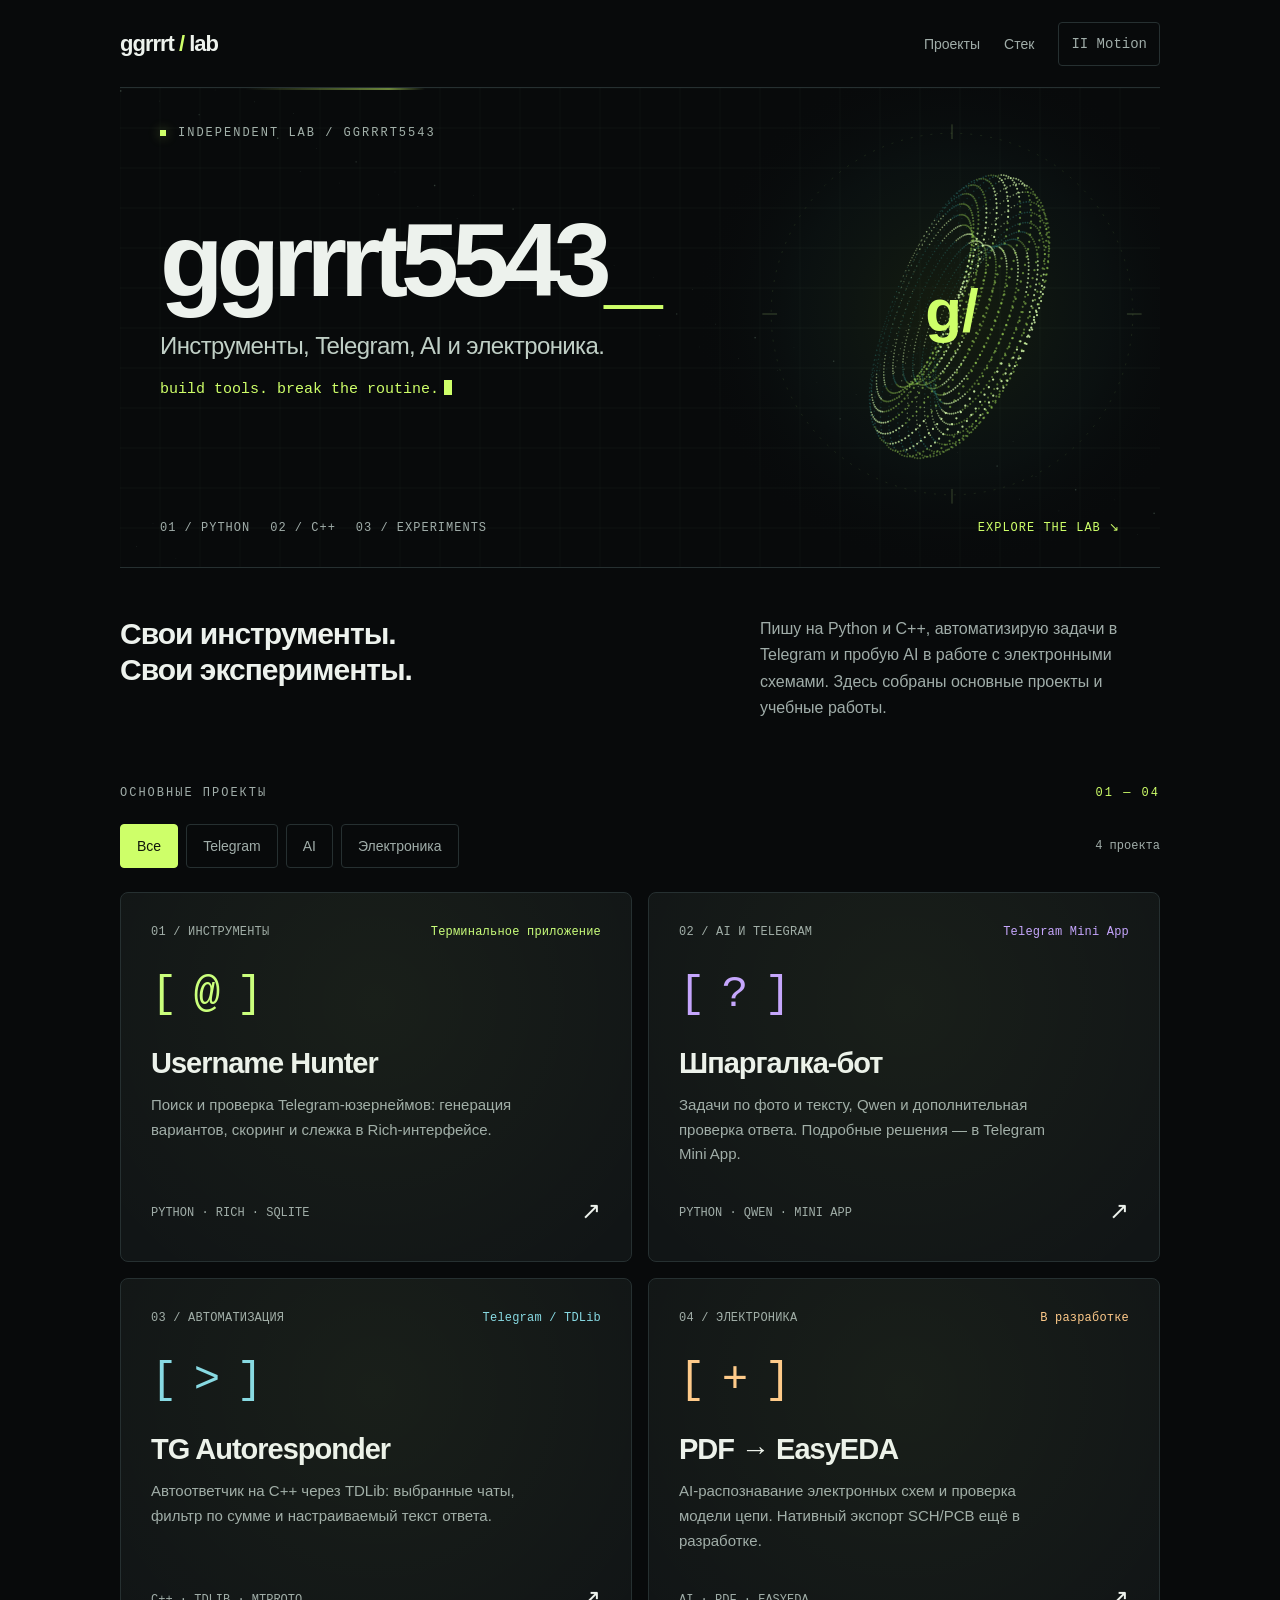
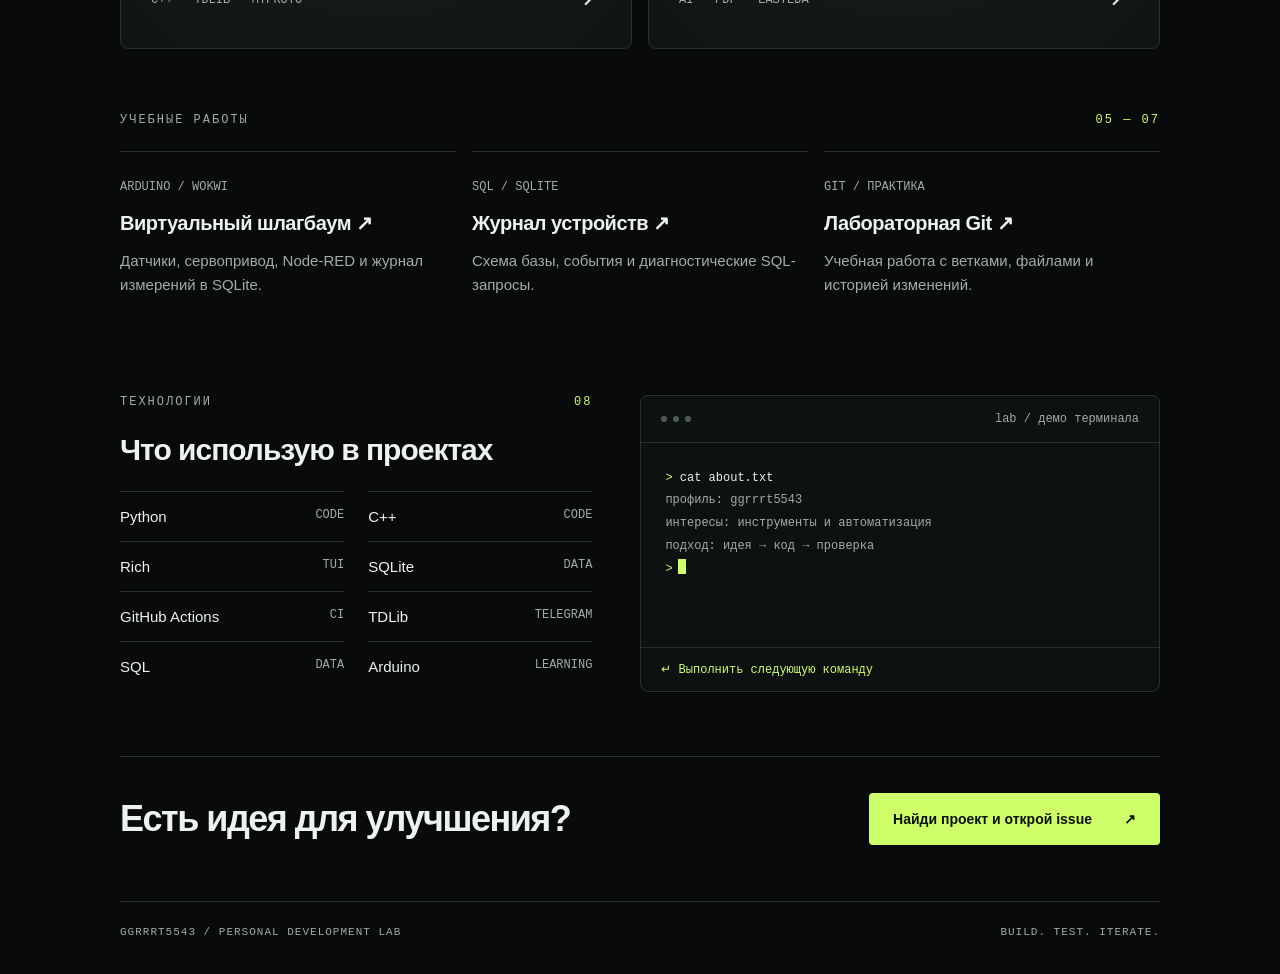
==== docs/index.html @ 534c5c6d "Publish project showcase and animated portfolio Add Shpargalka Bot and TG Autoresponder; group learn" ====
<!doctype html>
<html lang="ru">
<head><meta charset="utf-8"><meta name="viewport" content="width=device-width,initial-scale=1"><title>ggrrrt5543 — проекты и эксперименты</title><meta name="description" content="Портфолио ggrrrt5543: Python и C++, Telegram-инструменты, AI, электроника и учебные проекты."><meta name="color-scheme" content="dark">
<style>
:root{--bg:#080a0b;--surface:#111516;--line:#263031;--muted:#a0ada9;--ink:#edf2ed;--acid:#ceff69;--cyan:#62dce8}*{box-sizing:border-box}html{scroll-behavior:smooth}body{margin:0;background:var(--bg);color:var(--ink);font-family:Arial,Helvetica,sans-serif}a{color:inherit;text-decoration:none}button{font:inherit}::selection{background:var(--acid);color:#080a0b}a:focus-visible,button:focus-visible{outline:2px solid var(--acid);outline-offset:6px}.mono{font-family:Consolas,'Liberation Mono',monospace}.shell{max-width:1120px;margin:auto;padding:0 40px}header{height:88px;display:flex;align-items:center;justify-content:space-between;border-bottom:1px solid var(--line);gap:24px}.logo{font-size:22px;font-weight:900;letter-spacing:-1px}.logo i{font-style:normal;color:var(--acid)}nav{display:flex;align-items:center;gap:24px;font-size:14px;color:var(--muted)}nav a{min-height:44px;display:flex;align-items:center}nav a:hover{color:var(--acid)}.toggle{background:transparent;color:var(--muted);border:1px solid var(--line);padding:10px 12px;border-radius:4px;cursor:pointer;min-height:44px}.hero{height:480px;position:relative;overflow:hidden;isolation:isolate;border-bottom:1px solid var(--line)}.hero canvas{position:absolute;inset:0;width:100%;height:100%;z-index:-1}.hero .content{position:relative;height:100%;padding:38px 40px}.eyebrow{font:12px Consolas,'Liberation Mono',monospace;letter-spacing:2px;color:#a3b1aa;display:flex;align-items:center;gap:12px}.dot{width:6px;height:6px;background:var(--acid);box-shadow:0 0 12px #ceff6966}.hero h1{font-size:104px;line-height:1;margin:68px 0 20px;font-weight:900;letter-spacing:-7px;white-space:nowrap}.hero h1 span{color:var(--acid)}.subtitle{font-size:24px;letter-spacing:-.6px;margin:0;color:#c0cfc6}.type-line{font:15px Consolas,'Liberation Mono',monospace;color:var(--acid);margin:20px 0 0;min-height:22px}.caret{display:inline-block;width:8px;height:15px;background:var(--acid);vertical-align:-2px;margin-left:5px;animation:blink 1.1s steps(1) infinite}.hero-bottom{position:absolute;left:40px;right:40px;bottom:32px;display:flex;align-items:center;justify-content:space-between;color:var(--muted);font:12px Consolas,'Liberation Mono',monospace;letter-spacing:1px}.hero-bottom .tags{display:flex;gap:20px}.scroll{color:var(--acid)}.intro{display:flex;justify-content:space-between;gap:48px;padding:48px 0 64px;align-items:flex-start}.intro h2{font-size:30px;letter-spacing:-1px;line-height:1.2;max-width:430px;margin:0}.intro p{max-width:400px;margin:0;font-size:16px;line-height:1.65;color:var(--muted)}.section-label{font:12px Consolas,'Liberation Mono',monospace;letter-spacing:2px;color:var(--muted);display:flex;align-items:center;justify-content:space-between;margin-bottom:24px}.section-label span{color:var(--acid)}.projects{display:grid;grid-template-columns:1.1fr 1fr;gap:16px}.project{display:flex;flex-direction:column;border:1px solid var(--line);background:var(--surface);border-radius:8px;padding:30px;position:relative;overflow:hidden;transition:border-color .25s,transform .25s;min-height:350px;transform-style:preserve-3d}.project:before{content:'';position:absolute;inset:0;pointer-events:none;background:radial-gradient(340px circle at var(--mx,50%) var(--my,30%),#ceff690b,transparent)}.project:hover{border-color:#759442;transform:translateY(-4px)}.card-top{display:flex;justify-content:space-between;align-items:center;color:var(--muted);font:12px Consolas,'Liberation Mono',monospace;letter-spacing:1px}.status{color:var(--acid)}.status.wip{color:var(--cyan)}.glyph{height:62px;font:44px Consolas,'Liberation Mono',monospace;letter-spacing:-5px;color:var(--acid);margin:28px 0 14px}.second .glyph{color:var(--cyan)}.project h3{font-size:29px;letter-spacing:-1px;margin:0 0 12px}.project p{font-size:15px;line-height:1.65;margin:0;color:var(--muted);max-width:390px}.card-foot{display:flex;justify-content:space-between;align-items:center;margin-top:auto;padding-top:28px;gap:16px;font:12px Consolas,'Liberation Mono',monospace;color:var(--muted)}.arrow{color:var(--ink);font-size:24px}.lower{display:grid;grid-template-columns:1fr 1.1fr;gap:48px;margin:64px 0}.stack h2{font-size:30px;letter-spacing:-1px;margin:18px 0 24px}.stack-list{display:grid;grid-template-columns:1fr 1fr;gap:0 24px}.stack-item{padding:16px 0;border-top:1px solid var(--line);display:flex;justify-content:space-between;font-size:15px}.stack-item small{font:12px Consolas,'Liberation Mono',monospace;color:var(--muted)}.terminal{background:#0d1111;border:1px solid var(--line);border-radius:8px;overflow:hidden}.terminal-head{border-bottom:1px solid var(--line);padding:16px 20px;display:flex;justify-content:space-between;align-items:center;font:12px Consolas,'Liberation Mono',monospace;color:var(--muted)}.lights{display:flex;gap:6px}.lights i{display:block;width:6px;height:6px;border-radius:50%;background:#4a5d52}.terminal-body{padding:24px;font:14px/1.9 Consolas,'Liberation Mono',monospace;min-height:204px}.prompt{color:var(--acid)}.terminal-body .dim{color:var(--muted)}.terminal-body p{margin:0}.terminal button{background:none;border:0;padding:12px 20px;min-height:44px;color:var(--acid);cursor:pointer;font:12px Consolas,'Liberation Mono',monospace;border-top:1px solid var(--line);width:100%;text-align:left}.terminal button:hover{background:#ceff6909}.outro{padding:36px 0 56px;border-top:1px solid var(--line);display:flex;justify-content:space-between;align-items:center;gap:24px}.outro h2{font-size:36px;letter-spacing:-1.5px;margin:0}.cta{display:flex;align-items:center;gap:32px;background:var(--acid);color:#0b1204;min-height:52px;padding:16px 24px;font-size:14px;font-weight:700;border-radius:4px}.cta:hover{background:#e2ffac}footer{padding:24px 0 36px;border-top:1px solid var(--line);color:var(--muted);font:11px Consolas,'Liberation Mono',monospace;display:flex;justify-content:space-between;gap:16px;letter-spacing:1px}body.hero-only{width:1120px;height:480px}.hero-only .shell{padding:0;max-width:none}.hero-only header,.hero-only main,.hero-only footer{display:none}.hero-only .hero{border:0}.hero-only .hero-bottom{bottom:25px}body.paused .caret{animation:none}.paused *{scroll-behavior:auto!important;transition:none!important}@keyframes blink{50%{opacity:0}}@media(prefers-reduced-motion:reduce){html{scroll-behavior:auto}.caret{animation:none}.project{transition:none}.project:hover{transform:none}}
@media(max-width:700px){.shell{padding:0 24px}header{height:76px;gap:12px}.logo{font-size:18px}nav{gap:14px}.nav-stack{display:none}.toggle{font-size:11px;padding:8px}.hero{height:510px;margin:0 -24px}.hero .content{padding:28px 24px}.eyebrow{font-size:10px;letter-spacing:1.4px}.hero h1{font-size:clamp(46px,10.7vw,74px);letter-spacing:-3px;margin-top:56px}.subtitle{font-size:18px}.type-line{font-size:12px;max-width:300px}.hero-bottom{left:24px;right:24px;bottom:28px;font-size:10px;letter-spacing:0}.hero-bottom .tags{gap:12px}.intro{display:block;padding:36px 0 44px}.intro h2{font-size:28px;margin-bottom:20px}.projects,.lower{grid-template-columns:1fr}.project{min-height:330px;padding:24px}.project h3{font-size:27px}.lower{gap:32px;margin:44px 0}.outro{align-items:flex-start;flex-direction:column;padding-bottom:36px}.outro h2{font-size:31px}footer{font-size:10px;flex-direction:column}.scroll{display:none}}
.projects{grid-template-columns:1fr 1fr}.project{min-height:370px}.project .glyph,.project .status{color:var(--card-accent)}.project:hover{border-color:var(--card-accent)}.card-top{gap:16px;flex-wrap:wrap;line-height:1.5;letter-spacing:.2px}.filters{display:flex;gap:8px;align-items:center;flex-wrap:wrap;margin:0 0 24px}.filters button{font:14px Arial,sans-serif;padding:10px 16px;min-height:44px;background:transparent;border:1px solid var(--line);border-radius:4px;color:var(--muted);cursor:pointer}.filters button[aria-pressed=true]{background:var(--acid);border-color:var(--acid);color:#10160b}.filters span{font-size:12px;color:var(--muted);margin-left:auto}.project[hidden]{display:none}.studies{margin-top:64px}.study-grid{display:grid;grid-template-columns:repeat(3,1fr);gap:16px}.study-grid a{border-top:1px solid var(--line);padding:24px 0;min-height:180px}.study-grid a:hover h3{color:var(--acid)}.study-grid small{font:12px Consolas,monospace;color:var(--muted)}.study-grid h3{font-size:20px;line-height:1.35;margin:16px 0 12px;letter-spacing:-.5px}.study-grid p{font-size:15px;line-height:1.6;color:var(--muted);margin:0}.project h3{line-height:1.25}.project .card-foot{line-height:1.5}.terminal-body{font-size:12px}.terminal-body p{overflow-wrap:anywhere}@media(max-width:700px){.projects,.study-grid{grid-template-columns:1fr}.project{min-height:350px}.study-grid{gap:8px}.study-grid a{min-height:0;padding:20px 0}.filters span{flex-basis:100%;margin:8px 0 0}.studies{margin-top:40px}.terminal-body{font-size:12px}.hero .subtitle{font-size:17px}.card-top{font-size:11px}.hero .type-line{font-size:12px}}</style></head>
<body><div class="shell">
<header><a class="logo" href="https://github.com/ggrrrt5543" aria-label="GitHub ggrrrt5543">ggrrrt<i> / </i>lab</a><nav><a href="#projects">Проекты</a><a class="nav-stack" href="#stack">Стек</a><button class="toggle mono" id="motion" aria-pressed="false">II Motion</button></nav></header>
<section class="hero" aria-label="ggrrrt5543 — персональная лаборатория"><canvas id="field" aria-hidden="true"></canvas><div class="content"><div class="eyebrow"><span class="dot"></span> INDEPENDENT LAB / GGRRRT5543</div><h1>ggrrrt5543<span>_</span></h1><p class="subtitle">Инструменты, Telegram, AI и электроника.</p><p class="type-line"><span id="typed">build tools. break the routine.</span><span class="caret"></span></p><div class="hero-bottom"><div class="tags"><span>01 / PYTHON</span><span>02 / C++</span><span>03 / EXPERIMENTS</span></div><span class="scroll">EXPLORE THE LAB ↘</span></div></div></section>
<main><section class="intro"><h2>Свои инструменты.<br>Свои эксперименты.</h2><p>Пишу на Python и C++, автоматизирую задачи в Telegram и пробую AI в работе с электронными схемами. Здесь собраны основные проекты и учебные работы.</p></section>
<section id="projects"><div class="section-label">ОСНОВНЫЕ ПРОЕКТЫ <span>01 — 04</span></div><div class="filters" aria-label="Фильтр проектов"><button aria-pressed="true" data-filter="all">Все</button><button aria-pressed="false" data-filter="telegram">Telegram</button><button aria-pressed="false" data-filter="ai">AI</button><button aria-pressed="false" data-filter="electronics">Электроника</button><span id="filter-count" class="mono" aria-live="polite">4 проекта</span></div><div class="projects"><a class="project" data-category="telegram" href="https://github.com/ggrrrt5543/username-hunter" style="--card-accent:#caff7c"><div class="card-top"><span>01 / ИНСТРУМЕНТЫ</span><span class="status">Терминальное приложение</span></div><div class="glyph" aria-hidden="true">[ @ ]</div><h3>Username Hunter</h3><p>Поиск и проверка Telegram-юзернеймов: генерация вариантов, скоринг и слежка в Rich-интерфейсе.</p><div class="card-foot"><span>PYTHON · RICH · SQLITE</span><span class="arrow" aria-hidden="true">↗</span></div></a><a class="project" data-category="telegram ai" href="https://github.com/ggrrrt5543/shpargalka-bot" style="--card-accent:#c5a4ff"><div class="card-top"><span>02 / AI И TELEGRAM</span><span class="status">Telegram Mini App</span></div><div class="glyph" aria-hidden="true">[ ? ]</div><h3>Шпаргалка-бот</h3><p>Задачи по фото и тексту, Qwen и дополнительная проверка ответа. Подробные решения — в Telegram Mini App.</p><div class="card-foot"><span>PYTHON · QWEN · MINI APP</span><span class="arrow" aria-hidden="true">↗</span></div></a><a class="project" data-category="telegram" href="https://github.com/ggrrrt5543/tg-autoresponder" style="--card-accent:#86d9e5"><div class="card-top"><span>03 / АВТОМАТИЗАЦИЯ</span><span class="status">Telegram / TDLib</span></div><div class="glyph" aria-hidden="true">[ > ]</div><h3>TG Autoresponder</h3><p>Автоответчик на C++ через TDLib: выбранные чаты, фильтр по сумме и настраиваемый текст ответа.</p><div class="card-foot"><span>C++ · TDLIB · MTPROTO</span><span class="arrow" aria-hidden="true">↗</span></div></a><a class="project" data-category="ai electronics" href="https://github.com/ggrrrt5543/EasyEDA-PDF-Builder" style="--card-accent:#ffc98a"><div class="card-top"><span>04 / ЭЛЕКТРОНИКА</span><span class="status">В разработке</span></div><div class="glyph" aria-hidden="true">[ + ]</div><h3>PDF → EasyEDA</h3><p>AI-распознавание электронных схем и проверка модели цепи. Нативный экспорт SCH/PCB ещё в разработке.</p><div class="card-foot"><span>AI · PDF · EASYEDA</span><span class="arrow" aria-hidden="true">↗</span></div></a></div></section>
<section class="studies"><div class="section-label">УЧЕБНЫЕ РАБОТЫ <span>05 — 07</span></div><div class="study-grid"><a href="https://github.com/ggrrrt5543/kursovoy15"><small>ARDUINO / WOKWI</small><h3>Виртуальный шлагбаум ↗</h3><p>Датчики, сервопривод, Node-RED и журнал измерений в SQLite.</p></a><a href="https://github.com/ggrrrt5543/kutuzov"><small>SQL / SQLITE</small><h3>Журнал устройств ↗</h3><p>Схема базы, события и диагностические SQL-запросы.</p></a><a href="https://github.com/ggrrrt5543/git-lab"><small>GIT / ПРАКТИКА</small><h3>Лабораторная Git ↗</h3><p>Учебная работа с ветками, файлами и историей изменений.</p></a></div></section><section class="lower" id="stack"><div class="stack"><div class="section-label">ТЕХНОЛОГИИ <span>08</span></div><h2>Что использую в проектах</h2><div class="stack-list"><div class="stack-item">Python <small>CODE</small></div><div class="stack-item">C++ <small>CODE</small></div><div class="stack-item">Rich <small>TUI</small></div><div class="stack-item">SQLite <small>DATA</small></div><div class="stack-item">GitHub Actions <small>CI</small></div><div class="stack-item">TDLib <small>TELEGRAM</small></div><div class="stack-item">SQL <small>DATA</small></div><div class="stack-item">Arduino <small>LEARNING</small></div></div></div>
<div class="terminal"><div class="terminal-head"><div class="lights" aria-hidden="true"><i></i><i></i><i></i></div><span>lab / демо терминала</span></div><div class="terminal-body" aria-live="polite"><p><span class="prompt">&gt;</span> <span id="cmd">cat about.txt</span></p><div id="output"><p class="dim">профиль: ggrrrt5543</p><p class="dim">интересы: инструменты и автоматизация</p><p class="dim">подход: идея → код → проверка</p></div><p><span class="prompt">&gt;</span><span class="caret"></span></p></div><button id="run">↵ Выполнить следующую команду</button></div></section>
<section class="outro"><h2>Есть идея для улучшения?</h2><a class="cta" href="https://github.com/ggrrrt5543?tab=repositories">Найди проект и открой issue <span>↗</span></a></section></main>
<footer><span>GGRRRT5543 / PERSONAL DEVELOPMENT LAB</span><span>BUILD. TEST. ITERATE.</span></footer></div>
<script>
const qs=new URLSearchParams(location.search);if(qs.has('hero'))document.body.classList.add('hero-only');
const cv=document.querySelector('#field'),ctx=cv.getContext('2d');let fixed=null,paused=matchMedia('(prefers-reduced-motion: reduce)').matches,raf,origin=performance.now();
const stars=Array.from({length:62},(_,i)=>({x:((i*193.71)%1120),y:((i*81.97)%480),s:i%4===0?1.4:.6}));
function draw(t){let w=cv.clientWidth,h=cv.clientHeight,d=Math.min(devicePixelRatio||1,2);if(cv.width!==w*d||cv.height!==h*d){cv.width=w*d;cv.height=h*d}ctx.setTransform(d,0,0,d,0,0);ctx.clearRect(0,0,w,h);ctx.fillStyle='#080a0b';ctx.fillRect(0,0,w,h);let mobile=w<700;let cx=mobile?w*.68:w*.80,cy=mobile?350:226,R=mobile?90:147;
let glow=ctx.createRadialGradient(cx,cy,0,cx,cy,R*1.8);glow.addColorStop(0,'#a5e42a16');glow.addColorStop(.6,'#58ceae08');glow.addColorStop(1,'#00000000');ctx.fillStyle=glow;ctx.fillRect(0,0,w,h);
ctx.strokeStyle='#a5c2aa0a';ctx.lineWidth=1;for(let x=0;x<w;x+=40){ctx.beginPath();ctx.moveTo(x,0);ctx.lineTo(x,h);ctx.stroke()}for(let y=0;y<h;y+=40){ctx.beginPath();ctx.moveTo(0,y);ctx.lineTo(w,y);ctx.stroke()}
for(const s of stars){let x=s.x/1120*w,y=(s.y+t*(s.s*.8))%h;ctx.fillStyle='rgba(155,190,166,'+(.16+.15*(Math.sin(t+s.x)+1)/2)+')';ctx.fillRect(x,y,s.s,s.s)}
ctx.save();ctx.translate(cx,cy);ctx.strokeStyle='#668b4830';ctx.setLineDash([2,8]);ctx.beginPath();ctx.arc(0,0,R*1.23,0,Math.PI*2);ctx.stroke();ctx.setLineDash([]);
for(let i=0;i<4;i++){let a=i*Math.PI/2+t*Math.PI/4;ctx.strokeStyle='#a4ca7350';ctx.beginPath();ctx.moveTo(Math.cos(a)*R*1.19,Math.sin(a)*R*1.19);ctx.lineTo(Math.cos(a)*R*1.29,Math.sin(a)*R*1.29);ctx.stroke()}
const points=[];for(let j=0;j<21;j++){let b=j/21*Math.PI*2;for(let i=0;i<116;i++){let a=i/116*Math.PI*2+t*Math.PI/4, rr=R*(.76+.24*Math.cos(b));let x=rr*Math.cos(a),y=rr*Math.sin(a),z=R*.24*Math.sin(b);let spin=t*Math.PI/4+.5;let X=x*Math.cos(spin)+z*Math.sin(spin),Z=-x*Math.sin(spin)+z*Math.cos(spin);let Y=y*.65-Z*.76;let D=y*.76+Z*.65;let scale=1+D/(R*5);points.push({x:X*scale,y:Y*scale,z:D,b,a})}}
points.sort((a,b)=>a.z-b.z);for(const p of points){let depth=(p.z/R+1)/2;let pulse=(Math.sin(p.a*3-p.b*2+t*Math.PI/2)+1)/2;ctx.fillStyle=pulse>.81?'rgba(218,255,174,'+(.25+depth*.65)+')':'rgba('+(depth>.5?'167,227,91':'62,168,159')+','+(.08+depth*.48)+')';ctx.beginPath();ctx.arc(p.x,p.y,.6+depth*.6,0,Math.PI*2);ctx.fill()}
ctx.font='bold '+(mobile?42:60)+'px Arial';ctx.textAlign='center';ctx.textBaseline='middle';ctx.fillStyle='#ceff69';ctx.fillText('g/',0,0);ctx.restore();
let sweep=(t*(w+180)/8)%(w+180)-180;const grad=ctx.createLinearGradient(sweep,0,sweep+180,0);grad.addColorStop(0,'#ceff6900');grad.addColorStop(.8,'#ceff6980');grad.addColorStop(1,'#ceff6900');ctx.fillStyle=grad;ctx.fillRect(0,0,w,2);
let phrases=['build tools. break the routine.','python / automation / experiments.','ideas → code → working tools.'];let n=Math.floor(t/4)%2;let phase=t%4;let length=phase<1.5?Math.floor(phase/1.5*phrases[n].length):phase>3.4?Math.floor((4-phase)/.6*phrases[n].length):phrases[n].length;document.querySelector('#typed').textContent=phrases[n].slice(0,Math.max(0,length));}
function loop(now){if(fixed===null&&!paused)draw((now-origin)/1000);raf=requestAnimationFrame(loop)}
window.renderAt=t=>{fixed=t;document.body.classList.add('paused');draw(t);document.querySelectorAll('.caret').forEach(e=>e.style.opacity=(t%1.1<.65?1:0));};
function motionState(){document.body.classList.toggle('paused',paused);const b=document.querySelector('#motion');b.textContent=paused?'Play Motion':'II Motion';b.setAttribute('aria-pressed',String(paused));if(paused)draw(2)}
document.querySelector('#motion').onclick=()=>{paused=!paused;motionState()};motionState();draw(2);raf=requestAnimationFrame(loop);addEventListener('resize',()=>draw(fixed??2));
let commands=[['cat about.txt',['профиль: ggrrrt5543','интересы: инструменты и автоматизация','подход: идея → код → проверка']],['ls projects/',['username-hunter / shpargalka-bot','tg-autoresponder / EasyEDA-PDF-Builder','→ Открой карточку, чтобы посмотреть код.']],['cat philosophy.txt',['automate the repetitive.','keep the useful.','never stop experimenting.']]];let ci=0;document.querySelector('#run').onclick=()=>{ci=(ci+1)%commands.length;document.querySelector('#cmd').textContent=commands[ci][0];document.querySelector('#output').replaceChildren(...commands[ci][1].map(s=>{let p=document.createElement('p');p.className='dim';p.textContent=s;return p}))};document.querySelectorAll('.project').forEach(el=>el.onpointermove=e=>{const r=el.getBoundingClientRect();el.style.setProperty('--mx',e.clientX-r.left+'px');el.style.setProperty('--my',e.clientY-r.top+'px')});
document.querySelectorAll('[data-filter]').forEach(btn=>btn.onclick=()=>{const f=btn.dataset.filter;let count=0;document.querySelectorAll('[data-filter]').forEach(b=>b.setAttribute('aria-pressed',String(b===btn)));document.querySelectorAll('[data-category]').forEach(c=>{const show=f==='all'||c.dataset.category.split(' ').includes(f);c.hidden=!show;if(show)count++});document.querySelector('#filter-count').textContent=count+' '+(count===1?'проект':'проекта')});</script></body></html>
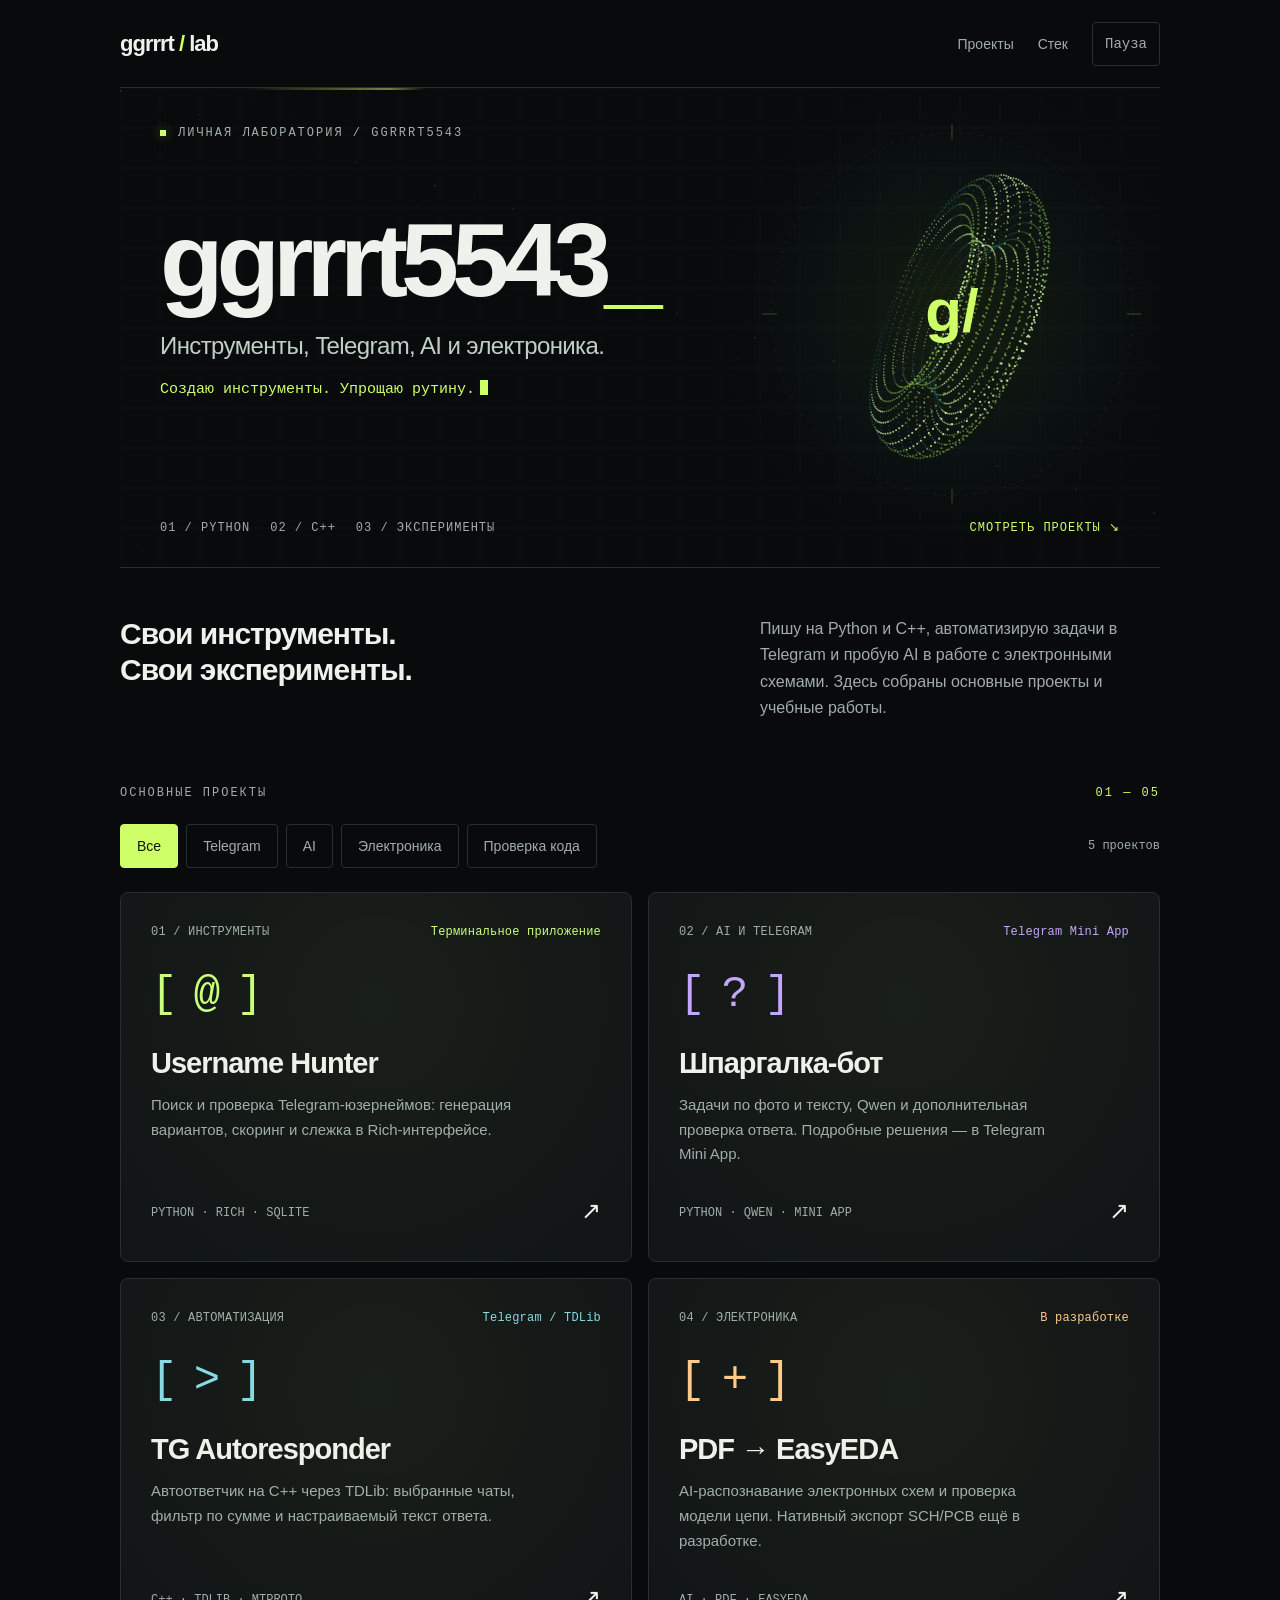
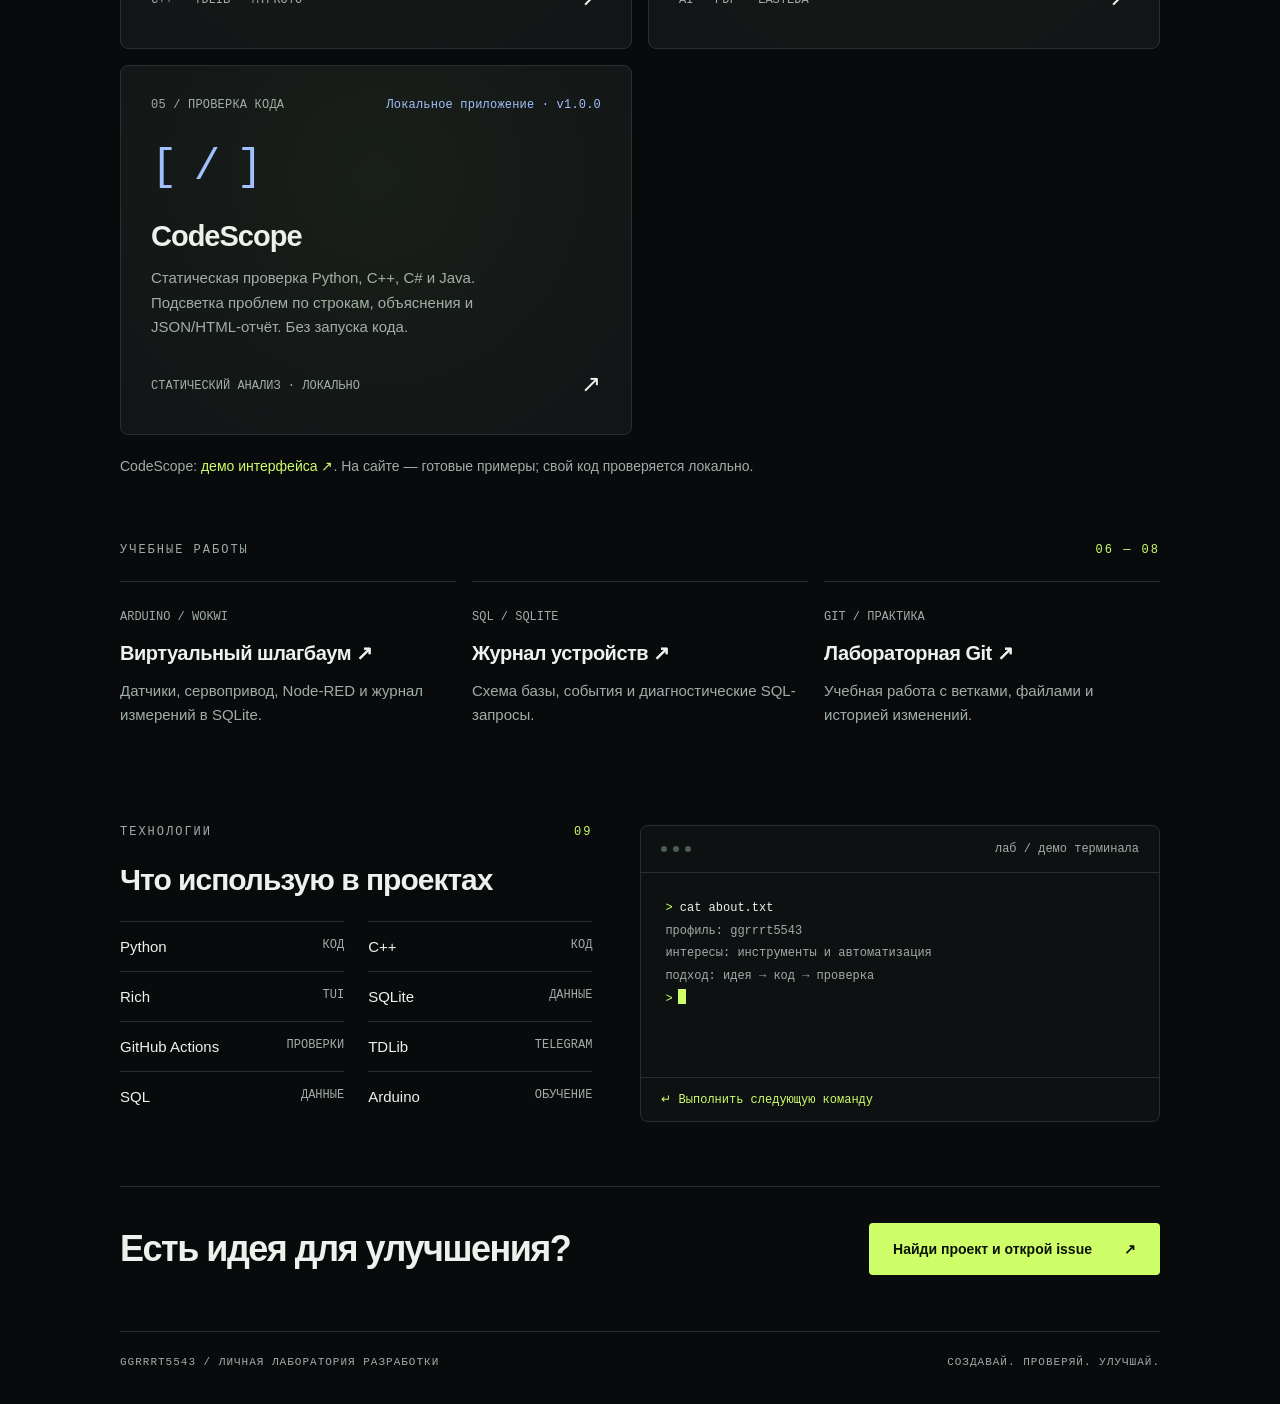
==== commit 3b18105a: "Добавлен CodeScope, переведены подписи профиля и опубликована демоверсия" ====
--- a/docs/index.html
+++ b/docs/index.html
@@ -6,14 +6,15 @@
 @media(max-width:700px){.shell{padding:0 24px}header{height:76px;gap:12px}.logo{font-size:18px}nav{gap:14px}.nav-stack{display:none}.toggle{font-size:11px;padding:8px}.hero{height:510px;margin:0 -24px}.hero .content{padding:28px 24px}.eyebrow{font-size:10px;letter-spacing:1.4px}.hero h1{font-size:clamp(46px,10.7vw,74px);letter-spacing:-3px;margin-top:56px}.subtitle{font-size:18px}.type-line{font-size:12px;max-width:300px}.hero-bottom{left:24px;right:24px;bottom:28px;font-size:10px;letter-spacing:0}.hero-bottom .tags{gap:12px}.intro{display:block;padding:36px 0 44px}.intro h2{font-size:28px;margin-bottom:20px}.projects,.lower{grid-template-columns:1fr}.project{min-height:330px;padding:24px}.project h3{font-size:27px}.lower{gap:32px;margin:44px 0}.outro{align-items:flex-start;flex-direction:column;padding-bottom:36px}.outro h2{font-size:31px}footer{font-size:10px;flex-direction:column}.scroll{display:none}}
 .projects{grid-template-columns:1fr 1fr}.project{min-height:370px}.project .glyph,.project .status{color:var(--card-accent)}.project:hover{border-color:var(--card-accent)}.card-top{gap:16px;flex-wrap:wrap;line-height:1.5;letter-spacing:.2px}.filters{display:flex;gap:8px;align-items:center;flex-wrap:wrap;margin:0 0 24px}.filters button{font:14px Arial,sans-serif;padding:10px 16px;min-height:44px;background:transparent;border:1px solid var(--line);border-radius:4px;color:var(--muted);cursor:pointer}.filters button[aria-pressed=true]{background:var(--acid);border-color:var(--acid);color:#10160b}.filters span{font-size:12px;color:var(--muted);margin-left:auto}.project[hidden]{display:none}.studies{margin-top:64px}.study-grid{display:grid;grid-template-columns:repeat(3,1fr);gap:16px}.study-grid a{border-top:1px solid var(--line);padding:24px 0;min-height:180px}.study-grid a:hover h3{color:var(--acid)}.study-grid small{font:12px Consolas,monospace;color:var(--muted)}.study-grid h3{font-size:20px;line-height:1.35;margin:16px 0 12px;letter-spacing:-.5px}.study-grid p{font-size:15px;line-height:1.6;color:var(--muted);margin:0}.project h3{line-height:1.25}.project .card-foot{line-height:1.5}.terminal-body{font-size:12px}.terminal-body p{overflow-wrap:anywhere}@media(max-width:700px){.projects,.study-grid{grid-template-columns:1fr}.project{min-height:350px}.study-grid{gap:8px}.study-grid a{min-height:0;padding:20px 0}.filters span{flex-basis:100%;margin:8px 0 0}.studies{margin-top:40px}.terminal-body{font-size:12px}.hero .subtitle{font-size:17px}.card-top{font-size:11px}.hero .type-line{font-size:12px}}</style></head>
 <body><div class="shell">
-<header><a class="logo" href="https://github.com/ggrrrt5543" aria-label="GitHub ggrrrt5543">ggrrrt<i> / </i>lab</a><nav><a href="#projects">Проекты</a><a class="nav-stack" href="#stack">Стек</a><button class="toggle mono" id="motion" aria-pressed="false">II Motion</button></nav></header>
-<section class="hero" aria-label="ggrrrt5543 — персональная лаборатория"><canvas id="field" aria-hidden="true"></canvas><div class="content"><div class="eyebrow"><span class="dot"></span> INDEPENDENT LAB / GGRRRT5543</div><h1>ggrrrt5543<span>_</span></h1><p class="subtitle">Инструменты, Telegram, AI и электроника.</p><p class="type-line"><span id="typed">build tools. break the routine.</span><span class="caret"></span></p><div class="hero-bottom"><div class="tags"><span>01 / PYTHON</span><span>02 / C++</span><span>03 / EXPERIMENTS</span></div><span class="scroll">EXPLORE THE LAB ↘</span></div></div></section>
+<header><a class="logo" href="https://github.com/ggrrrt5543" aria-label="GitHub ggrrrt5543">ggrrrt<i> / </i>lab</a><nav><a href="#projects">Проекты</a><a class="nav-stack" href="#stack">Стек</a><button class="toggle mono" id="motion" aria-pressed="false">Пауза</button></nav></header>
+<section class="hero" aria-label="ggrrrt5543 — персональная лаборатория"><canvas id="field" aria-hidden="true"></canvas><div class="content"><div class="eyebrow"><span class="dot"></span> ЛИЧНАЯ ЛАБОРАТОРИЯ / GGRRRT5543</div><h1>ggrrrt5543<span>_</span></h1><p class="subtitle">Инструменты, Telegram, AI и электроника.</p><p class="type-line"><span id="typed">Создаю инструменты. Упрощаю рутину.</span><span class="caret"></span></p><div class="hero-bottom"><div class="tags"><span>01 / PYTHON</span><span>02 / C++</span><span>03 / ЭКСПЕРИМЕНТЫ</span></div><span class="scroll">СМОТРЕТЬ ПРОЕКТЫ ↘</span></div></div></section>
 <main><section class="intro"><h2>Свои инструменты.<br>Свои эксперименты.</h2><p>Пишу на Python и C++, автоматизирую задачи в Telegram и пробую AI в работе с электронными схемами. Здесь собраны основные проекты и учебные работы.</p></section>
-<section id="projects"><div class="section-label">ОСНОВНЫЕ ПРОЕКТЫ <span>01 — 04</span></div><div class="filters" aria-label="Фильтр проектов"><button aria-pressed="true" data-filter="all">Все</button><button aria-pressed="false" data-filter="telegram">Telegram</button><button aria-pressed="false" data-filter="ai">AI</button><button aria-pressed="false" data-filter="electronics">Электроника</button><span id="filter-count" class="mono" aria-live="polite">4 проекта</span></div><div class="projects"><a class="project" data-category="telegram" href="https://github.com/ggrrrt5543/username-hunter" style="--card-accent:#caff7c"><div class="card-top"><span>01 / ИНСТРУМЕНТЫ</span><span class="status">Терминальное приложение</span></div><div class="glyph" aria-hidden="true">[ @ ]</div><h3>Username Hunter</h3><p>Поиск и проверка Telegram-юзернеймов: генерация вариантов, скоринг и слежка в Rich-интерфейсе.</p><div class="card-foot"><span>PYTHON · RICH · SQLITE</span><span class="arrow" aria-hidden="true">↗</span></div></a><a class="project" data-category="telegram ai" href="https://github.com/ggrrrt5543/shpargalka-bot" style="--card-accent:#c5a4ff"><div class="card-top"><span>02 / AI И TELEGRAM</span><span class="status">Telegram Mini App</span></div><div class="glyph" aria-hidden="true">[ ? ]</div><h3>Шпаргалка-бот</h3><p>Задачи по фото и тексту, Qwen и дополнительная проверка ответа. Подробные решения — в Telegram Mini App.</p><div class="card-foot"><span>PYTHON · QWEN · MINI APP</span><span class="arrow" aria-hidden="true">↗</span></div></a><a class="project" data-category="telegram" href="https://github.com/ggrrrt5543/tg-autoresponder" style="--card-accent:#86d9e5"><div class="card-top"><span>03 / АВТОМАТИЗАЦИЯ</span><span class="status">Telegram / TDLib</span></div><div class="glyph" aria-hidden="true">[ > ]</div><h3>TG Autoresponder</h3><p>Автоответчик на C++ через TDLib: выбранные чаты, фильтр по сумме и настраиваемый текст ответа.</p><div class="card-foot"><span>C++ · TDLIB · MTPROTO</span><span class="arrow" aria-hidden="true">↗</span></div></a><a class="project" data-category="ai electronics" href="https://github.com/ggrrrt5543/EasyEDA-PDF-Builder" style="--card-accent:#ffc98a"><div class="card-top"><span>04 / ЭЛЕКТРОНИКА</span><span class="status">В разработке</span></div><div class="glyph" aria-hidden="true">[ + ]</div><h3>PDF → EasyEDA</h3><p>AI-распознавание электронных схем и проверка модели цепи. Нативный экспорт SCH/PCB ещё в разработке.</p><div class="card-foot"><span>AI · PDF · EASYEDA</span><span class="arrow" aria-hidden="true">↗</span></div></a></div></section>
-<section class="studies"><div class="section-label">УЧЕБНЫЕ РАБОТЫ <span>05 — 07</span></div><div class="study-grid"><a href="https://github.com/ggrrrt5543/kursovoy15"><small>ARDUINO / WOKWI</small><h3>Виртуальный шлагбаум ↗</h3><p>Датчики, сервопривод, Node-RED и журнал измерений в SQLite.</p></a><a href="https://github.com/ggrrrt5543/kutuzov"><small>SQL / SQLITE</small><h3>Журнал устройств ↗</h3><p>Схема базы, события и диагностические SQL-запросы.</p></a><a href="https://github.com/ggrrrt5543/git-lab"><small>GIT / ПРАКТИКА</small><h3>Лабораторная Git ↗</h3><p>Учебная работа с ветками, файлами и историей изменений.</p></a></div></section><section class="lower" id="stack"><div class="stack"><div class="section-label">ТЕХНОЛОГИИ <span>08</span></div><h2>Что использую в проектах</h2><div class="stack-list"><div class="stack-item">Python <small>CODE</small></div><div class="stack-item">C++ <small>CODE</small></div><div class="stack-item">Rich <small>TUI</small></div><div class="stack-item">SQLite <small>DATA</small></div><div class="stack-item">GitHub Actions <small>CI</small></div><div class="stack-item">TDLib <small>TELEGRAM</small></div><div class="stack-item">SQL <small>DATA</small></div><div class="stack-item">Arduino <small>LEARNING</small></div></div></div>
-<div class="terminal"><div class="terminal-head"><div class="lights" aria-hidden="true"><i></i><i></i><i></i></div><span>lab / демо терминала</span></div><div class="terminal-body" aria-live="polite"><p><span class="prompt">&gt;</span> <span id="cmd">cat about.txt</span></p><div id="output"><p class="dim">профиль: ggrrrt5543</p><p class="dim">интересы: инструменты и автоматизация</p><p class="dim">подход: идея → код → проверка</p></div><p><span class="prompt">&gt;</span><span class="caret"></span></p></div><button id="run">↵ Выполнить следующую команду</button></div></section>
+<section id="projects"><div class="section-label">ОСНОВНЫЕ ПРОЕКТЫ <span>01 — 05</span></div><div class="filters" aria-label="Фильтр проектов"><button aria-pressed="true" data-filter="all">Все</button><button aria-pressed="false" data-filter="telegram">Telegram</button><button aria-pressed="false" data-filter="ai">AI</button><button aria-pressed="false" data-filter="electronics">Электроника</button><button aria-pressed="false" data-filter="tools">Проверка кода</button><span id="filter-count" class="mono" aria-live="polite">5 проектов</span></div><div class="projects"><a class="project" data-category="telegram" href="https://github.com/ggrrrt5543/username-hunter" style="--card-accent:#caff7c"><div class="card-top"><span>01 / ИНСТРУМЕНТЫ</span><span class="status">Терминальное приложение</span></div><div class="glyph" aria-hidden="true">[ @ ]</div><h3>Username Hunter</h3><p>Поиск и проверка Telegram-юзернеймов: генерация вариантов, скоринг и слежка в Rich-интерфейсе.</p><div class="card-foot"><span>PYTHON · RICH · SQLITE</span><span class="arrow" aria-hidden="true">↗</span></div></a><a class="project" data-category="telegram ai" href="https://github.com/ggrrrt5543/shpargalka-bot" style="--card-accent:#c5a4ff"><div class="card-top"><span>02 / AI И TELEGRAM</span><span class="status">Telegram Mini App</span></div><div class="glyph" aria-hidden="true">[ ? ]</div><h3>Шпаргалка-бот</h3><p>Задачи по фото и тексту, Qwen и дополнительная проверка ответа. Подробные решения — в Telegram Mini App.</p><div class="card-foot"><span>PYTHON · QWEN · MINI APP</span><span class="arrow" aria-hidden="true">↗</span></div></a><a class="project" data-category="telegram" href="https://github.com/ggrrrt5543/tg-autoresponder" style="--card-accent:#86d9e5"><div class="card-top"><span>03 / АВТОМАТИЗАЦИЯ</span><span class="status">Telegram / TDLib</span></div><div class="glyph" aria-hidden="true">[ > ]</div><h3>TG Autoresponder</h3><p>Автоответчик на C++ через TDLib: выбранные чаты, фильтр по сумме и настраиваемый текст ответа.</p><div class="card-foot"><span>C++ · TDLIB · MTPROTO</span><span class="arrow" aria-hidden="true">↗</span></div></a><a class="project" data-category="ai electronics" href="https://github.com/ggrrrt5543/EasyEDA-PDF-Builder" style="--card-accent:#ffc98a"><div class="card-top"><span>04 / ЭЛЕКТРОНИКА</span><span class="status">В разработке</span></div><div class="glyph" aria-hidden="true">[ + ]</div><h3>PDF → EasyEDA</h3><p>AI-распознавание электронных схем и проверка модели цепи. Нативный экспорт SCH/PCB ещё в разработке.</p><div class="card-foot"><span>AI · PDF · EASYEDA</span><span class="arrow" aria-hidden="true">↗</span></div></a><a class="project" data-category="tools" href="https://github.com/ggrrrt5543/codescope" style="--card-accent:#9fbfff"><div class="card-top"><span>05 / ПРОВЕРКА КОДА</span><span class="status">Локальное приложение · v1.0.0</span></div><div class="glyph" aria-hidden="true">[ / ]</div><h3>CodeScope</h3><p>Статическая проверка Python, C++, C# и Java. Подсветка проблем по строкам, объяснения и JSON/HTML-отчёт. Без запуска кода.</p><div class="card-foot"><span>СТАТИЧЕСКИЙ АНАЛИЗ · ЛОКАЛЬНО</span><span class="arrow" aria-hidden="true">↗</span></div></a></div></section>
+<p style="font-size:14px;line-height:1.7;color:var(--muted);margin:20px 0 0">CodeScope: <a href="codescope/" style="color:var(--acid)">демо интерфейса ↗</a>. На сайте — готовые примеры; свой код проверяется локально.</p>
+<section class="studies"><div class="section-label">УЧЕБНЫЕ РАБОТЫ <span>06 — 08</span></div><div class="study-grid"><a href="https://github.com/ggrrrt5543/kursovoy15"><small>ARDUINO / WOKWI</small><h3>Виртуальный шлагбаум ↗</h3><p>Датчики, сервопривод, Node-RED и журнал измерений в SQLite.</p></a><a href="https://github.com/ggrrrt5543/kutuzov"><small>SQL / SQLITE</small><h3>Журнал устройств ↗</h3><p>Схема базы, события и диагностические SQL-запросы.</p></a><a href="https://github.com/ggrrrt5543/git-lab"><small>GIT / ПРАКТИКА</small><h3>Лабораторная Git ↗</h3><p>Учебная работа с ветками, файлами и историей изменений.</p></a></div></section><section class="lower" id="stack"><div class="stack"><div class="section-label">ТЕХНОЛОГИИ <span>09</span></div><h2>Что использую в проектах</h2><div class="stack-list"><div class="stack-item">Python <small>КОД</small></div><div class="stack-item">C++ <small>КОД</small></div><div class="stack-item">Rich <small>TUI</small></div><div class="stack-item">SQLite <small>ДАННЫЕ</small></div><div class="stack-item">GitHub Actions <small>ПРОВЕРКИ</small></div><div class="stack-item">TDLib <small>TELEGRAM</small></div><div class="stack-item">SQL <small>ДАННЫЕ</small></div><div class="stack-item">Arduino <small>ОБУЧЕНИЕ</small></div></div></div>
+<div class="terminal"><div class="terminal-head"><div class="lights" aria-hidden="true"><i></i><i></i><i></i></div><span>лаб / демо терминала</span></div><div class="terminal-body" aria-live="polite"><p><span class="prompt">&gt;</span> <span id="cmd">cat about.txt</span></p><div id="output"><p class="dim">профиль: ggrrrt5543</p><p class="dim">интересы: инструменты и автоматизация</p><p class="dim">подход: идея → код → проверка</p></div><p><span class="prompt">&gt;</span><span class="caret"></span></p></div><button id="run">↵ Выполнить следующую команду</button></div></section>
 <section class="outro"><h2>Есть идея для улучшения?</h2><a class="cta" href="https://github.com/ggrrrt5543?tab=repositories">Найди проект и открой issue <span>↗</span></a></section></main>
-<footer><span>GGRRRT5543 / PERSONAL DEVELOPMENT LAB</span><span>BUILD. TEST. ITERATE.</span></footer></div>
+<footer><span>GGRRRT5543 / ЛИЧНАЯ ЛАБОРАТОРИЯ РАЗРАБОТКИ</span><span>СОЗДАВАЙ. ПРОВЕРЯЙ. УЛУЧШАЙ.</span></footer></div>
 <script>
 const qs=new URLSearchParams(location.search);if(qs.has('hero'))document.body.classList.add('hero-only');
 const cv=document.querySelector('#field'),ctx=cv.getContext('2d');let fixed=null,paused=matchMedia('(prefers-reduced-motion: reduce)').matches,raf,origin=performance.now();
@@ -28,10 +29,10 @@
 points.sort((a,b)=>a.z-b.z);for(const p of points){let depth=(p.z/R+1)/2;let pulse=(Math.sin(p.a*3-p.b*2+t*Math.PI/2)+1)/2;ctx.fillStyle=pulse>.81?'rgba(218,255,174,'+(.25+depth*.65)+')':'rgba('+(depth>.5?'167,227,91':'62,168,159')+','+(.08+depth*.48)+')';ctx.beginPath();ctx.arc(p.x,p.y,.6+depth*.6,0,Math.PI*2);ctx.fill()}
 ctx.font='bold '+(mobile?42:60)+'px Arial';ctx.textAlign='center';ctx.textBaseline='middle';ctx.fillStyle='#ceff69';ctx.fillText('g/',0,0);ctx.restore();
 let sweep=(t*(w+180)/8)%(w+180)-180;const grad=ctx.createLinearGradient(sweep,0,sweep+180,0);grad.addColorStop(0,'#ceff6900');grad.addColorStop(.8,'#ceff6980');grad.addColorStop(1,'#ceff6900');ctx.fillStyle=grad;ctx.fillRect(0,0,w,2);
-let phrases=['build tools. break the routine.','python / automation / experiments.','ideas → code → working tools.'];let n=Math.floor(t/4)%2;let phase=t%4;let length=phase<1.5?Math.floor(phase/1.5*phrases[n].length):phase>3.4?Math.floor((4-phase)/.6*phrases[n].length):phrases[n].length;document.querySelector('#typed').textContent=phrases[n].slice(0,Math.max(0,length));}
+let phrases=['Создаю инструменты. Упрощаю рутину.','Python / автоматизация / эксперименты.','Идеи → код → рабочие инструменты.'];let n=Math.floor(t/4)%2;let phase=t%4;let length=phase<1.5?Math.floor(phase/1.5*phrases[n].length):phase>3.4?Math.floor((4-phase)/.6*phrases[n].length):phrases[n].length;document.querySelector('#typed').textContent=phrases[n].slice(0,Math.max(0,length));}
 function loop(now){if(fixed===null&&!paused)draw((now-origin)/1000);raf=requestAnimationFrame(loop)}
 window.renderAt=t=>{fixed=t;document.body.classList.add('paused');draw(t);document.querySelectorAll('.caret').forEach(e=>e.style.opacity=(t%1.1<.65?1:0));};
-function motionState(){document.body.classList.toggle('paused',paused);const b=document.querySelector('#motion');b.textContent=paused?'Play Motion':'II Motion';b.setAttribute('aria-pressed',String(paused));if(paused)draw(2)}
+function motionState(){document.body.classList.toggle('paused',paused);const b=document.querySelector('#motion');b.textContent=paused?'Анимация':'Пауза';b.setAttribute('aria-pressed',String(paused));if(paused)draw(2)}
 document.querySelector('#motion').onclick=()=>{paused=!paused;motionState()};motionState();draw(2);raf=requestAnimationFrame(loop);addEventListener('resize',()=>draw(fixed??2));
-let commands=[['cat about.txt',['профиль: ggrrrt5543','интересы: инструменты и автоматизация','подход: идея → код → проверка']],['ls projects/',['username-hunter / shpargalka-bot','tg-autoresponder / EasyEDA-PDF-Builder','→ Открой карточку, чтобы посмотреть код.']],['cat philosophy.txt',['automate the repetitive.','keep the useful.','never stop experimenting.']]];let ci=0;document.querySelector('#run').onclick=()=>{ci=(ci+1)%commands.length;document.querySelector('#cmd').textContent=commands[ci][0];document.querySelector('#output').replaceChildren(...commands[ci][1].map(s=>{let p=document.createElement('p');p.className='dim';p.textContent=s;return p}))};document.querySelectorAll('.project').forEach(el=>el.onpointermove=e=>{const r=el.getBoundingClientRect();el.style.setProperty('--mx',e.clientX-r.left+'px');el.style.setProperty('--my',e.clientY-r.top+'px')});
-document.querySelectorAll('[data-filter]').forEach(btn=>btn.onclick=()=>{const f=btn.dataset.filter;let count=0;document.querySelectorAll('[data-filter]').forEach(b=>b.setAttribute('aria-pressed',String(b===btn)));document.querySelectorAll('[data-category]').forEach(c=>{const show=f==='all'||c.dataset.category.split(' ').includes(f);c.hidden=!show;if(show)count++});document.querySelector('#filter-count').textContent=count+' '+(count===1?'проект':'проекта')});</script></body></html>
+let commands=[['cat about.txt',['профиль: ggrrrt5543','интересы: инструменты и автоматизация','подход: идея → код → проверка']],['ls projects/',['username-hunter / shpargalka-bot','tg-autoresponder / EasyEDA-PDF-Builder / codescope','→ Открой карточку, чтобы посмотреть код.']],['cat philosophy.txt',['Автоматизируй повторяющееся.','Сохраняй полезное.','Не прекращай экспериментировать.']]];let ci=0;document.querySelector('#run').onclick=()=>{ci=(ci+1)%commands.length;document.querySelector('#cmd').textContent=commands[ci][0];document.querySelector('#output').replaceChildren(...commands[ci][1].map(s=>{let p=document.createElement('p');p.className='dim';p.textContent=s;return p}))};document.querySelectorAll('.project').forEach(el=>el.onpointermove=e=>{const r=el.getBoundingClientRect();el.style.setProperty('--mx',e.clientX-r.left+'px');el.style.setProperty('--my',e.clientY-r.top+'px')});
+document.querySelectorAll('[data-filter]').forEach(btn=>btn.onclick=()=>{const f=btn.dataset.filter;let count=0;document.querySelectorAll('[data-filter]').forEach(b=>b.setAttribute('aria-pressed',String(b===btn)));document.querySelectorAll('[data-category]').forEach(c=>{const show=f==='all'||c.dataset.category.split(' ').includes(f);c.hidden=!show;if(show)count++});document.querySelector('#filter-count').textContent=count+' '+(count===1?'проект':count<5?'проекта':'проектов')});</script></body></html>
